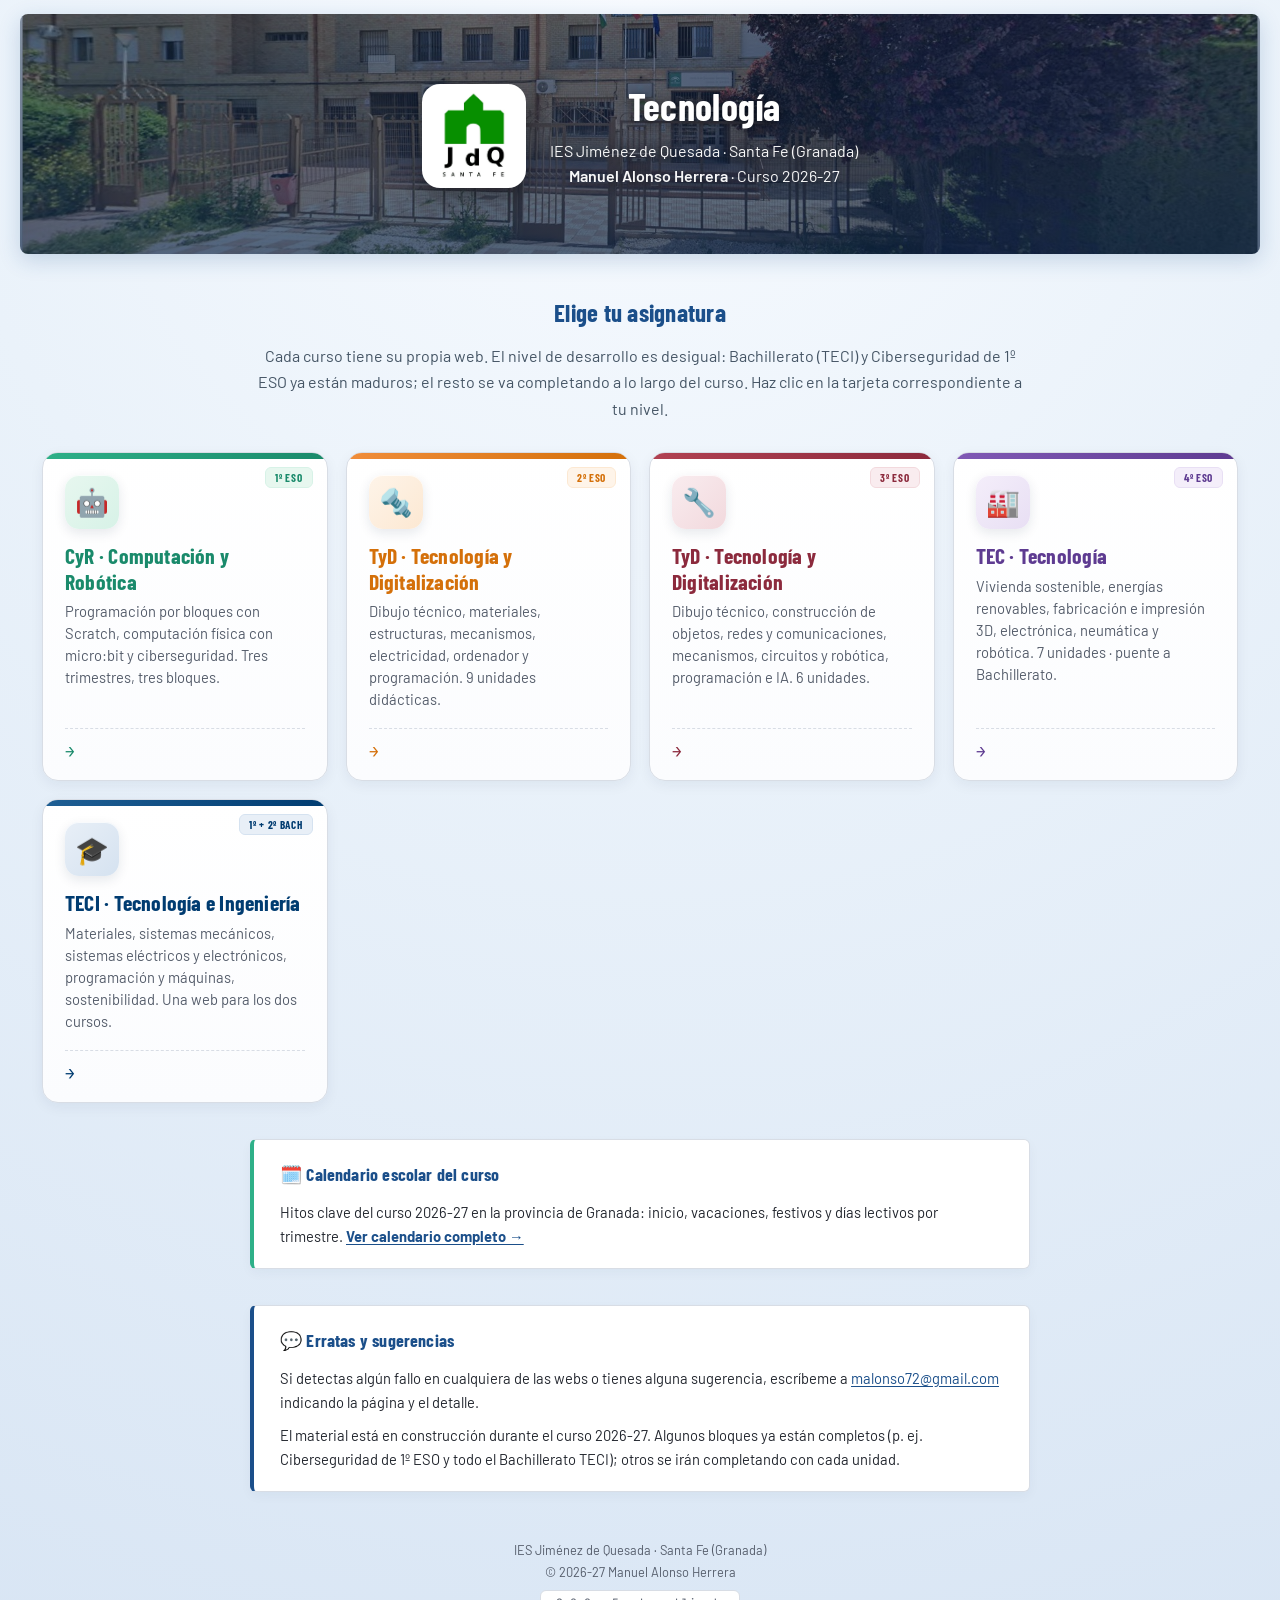
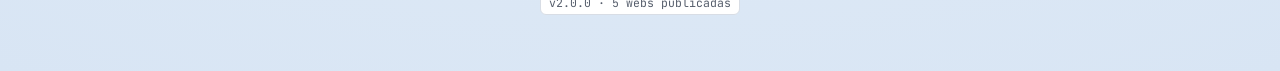
==== index.html @ 862e45f0 "fsfsdf" ====
<!DOCTYPE html>
<html lang="es">
<head>
<meta charset="UTF-8">
<meta name="viewport" content="width=device-width, initial-scale=1.0">
<meta name="theme-color" content="#1B4F8A">
<link rel="icon" type="image/svg+xml" href="favicon.svg">
<title>Tecnología · Manuel Alonso Herrera · IES Jiménez de Quesada</title>

<!-- ══ SEO ══ -->
<meta name="description" content="Materiales de Tecnología de Manuel Alonso Herrera (IES Jiménez de Quesada, Santa Fe, Granada). Acceso a las webs de Computación y Robótica 1º ESO, Tecnología y Digitalización 2º y 3º ESO, Tecnología 4º ESO y Tecnología e Ingeniería de Bachillerato. Curso 2026-27.">
<meta name="keywords" content="Tecnología, IES Jiménez de Quesada, Santa Fe, Granada, CyR, TyD, TECI, ESO, Bachillerato, Manuel Alonso Herrera, Andalucía, LOMLOE">
<meta name="author" content="Manuel Alonso Herrera">
<meta name="robots" content="index, follow">
<link rel="canonical" href="https://tecnologia-ies-jdq.malonso72.workers.dev/">

<!-- ══ Open Graph ══ -->
<meta property="og:title" content="Tecnología · Manuel Alonso Herrera · IES Jiménez de Quesada">
<meta property="og:description" content="Materiales de Tecnología para ESO y Bachillerato. Manuel Alonso Herrera · IES Jiménez de Quesada (Santa Fe, Granada).">
<meta property="og:image" content="https://tecnologia-ies-jdq.malonso72.workers.dev/img/fachadaiesjdq.jpg">
<meta property="og:url" content="https://tecnologia-ies-jdq.malonso72.workers.dev/">
<meta property="og:type" content="website">
<meta property="og:locale" content="es_ES">
<meta property="og:site_name" content="Tecnología · Manuel Alonso Herrera · IES Jiménez de Quesada">

<!-- ══ Twitter Card ══ -->
<meta name="twitter:card" content="summary_large_image">
<meta name="twitter:title" content="Tecnología · Manuel Alonso Herrera · IES Jiménez de Quesada">
<meta name="twitter:description" content="Materiales de Tecnología para ESO y Bachillerato. Manuel Alonso Herrera · IES Jiménez de Quesada.">
<meta name="twitter:image" content="https://tecnologia-ies-jdq.malonso72.workers.dev/img/fachadaiesjdq.jpg">

<link rel="preconnect" href="https://fonts.googleapis.com">
<link rel="preconnect" href="https://fonts.gstatic.com" crossorigin>
<link href="https://fonts.googleapis.com/css2?family=Barlow:wght@300;400;500;600;700&family=Barlow+Condensed:wght@600;700&family=JetBrains+Mono:wght@400;600&display=swap" rel="stylesheet">
<link rel="stylesheet" href="assets/css/common.css">
<link rel="stylesheet" href="assets/css/hub.css">
</head>
<body>
<a href="#main-content" class="skip-link">Saltar al contenido principal</a>

<div class="hd-hero">
  <div class="hd-hero-logo"><img loading="lazy" src="img/logoantiguo.jpg" alt="Logo IES Jiménez de Quesada"></div>
  <div class="hd-hero-text">
    <h1>Tecnología</h1>
    <p>IES Jiménez de Quesada · Santa Fe (Granada)<br><strong>Manuel Alonso Herrera</strong> · Curso 2026-27</p>
  </div>
</div>

<div class="hub-main" id="main-content">

<div class="hub-intro">
  <h2>Elige tu asignatura</h2>
  <p>Cada curso tiene su propia web. El nivel de desarrollo es desigual: Bachillerato (TECI) y Ciberseguridad de 1º ESO ya están maduros; el resto se va completando a lo largo del curso. Haz clic en la tarjeta correspondiente a tu nivel.</p>
</div>

<div class="bg">

  <a href="https://cyr1-ies-jdq.malonso72.workers.dev/" class="bc curso-cyr1">
    <span class="curso-num">1º ESO</span>
    <span class="bi">🤖</span>
    <span class="bk">CyR · Computación y Robótica</span>
    <span class="bn">Programación por bloques con Scratch, computación física con micro:bit y ciberseguridad. Tres trimestres, tres bloques.</span>
    <span class="bc-foot">
      <span class="arrow">→</span>
    </span>
  </a>

  <a href="https://tyd2-ies-jdq.malonso72.workers.dev/" class="bc curso-tyd2">
    <span class="curso-num">2º ESO</span>
    <span class="bi">🔩</span>
    <span class="bk">TyD · Tecnología y Digitalización</span>
    <span class="bn">Dibujo técnico, materiales, estructuras, mecanismos, electricidad, ordenador y programación. 9 unidades didácticas.</span>
    <span class="bc-foot">
      <span class="arrow">→</span>
    </span>
  </a>

  <a href="https://tyd3-ies-jdq.malonso72.workers.dev/" class="bc curso-tyd3">
    <span class="curso-num">3º ESO</span>
    <span class="bi">🔧</span>
    <span class="bk">TyD · Tecnología y Digitalización</span>
    <span class="bn">Dibujo técnico, construcción de objetos, redes y comunicaciones, mecanismos, circuitos y robótica, programación e IA. 6 unidades.</span>
    <span class="bc-foot">
      <span class="arrow">→</span>
    </span>
  </a>

  <a href="https://tec4-ies-jdq.malonso72.workers.dev/" class="bc curso-tec4">
    <span class="curso-num">4º ESO</span>
    <span class="bi">🏭</span>
    <span class="bk">TEC · Tecnología</span>
    <span class="bn">Vivienda sostenible, energías renovables, fabricación e impresión 3D, electrónica, neumática y robótica. 7 unidades · puente a Bachillerato.</span>
    <span class="bc-foot">
      <span class="arrow">→</span>
    </span>
  </a>

  <a href="https://teci2-ies-jdq.malonso72.workers.dev/" class="bc curso-teci">
    <span class="curso-num">1º + 2º Bach</span>
    <span class="bi">🎓</span>
    <span class="bk">TECI · Tecnología e Ingeniería</span>
    <span class="bn">Materiales, sistemas mecánicos, sistemas eléctricos y electrónicos, programación y máquinas, sostenibilidad. Una web para los dos cursos.</span>
    <span class="bc-foot">
      <span class="arrow">→</span>
    </span>
  </a>

</div>

<div class="aviso" style="border-left-color:#2EB088">
  <h3>🗓️ Calendario escolar del curso</h3>
  <p>Hitos clave del curso 2026-27 en la provincia de Granada: inicio, vacaciones, festivos y días lectivos por trimestre. <a href="calendario.html"><strong>Ver calendario completo →</strong></a></p>
</div>

<div class="aviso">
  <h3>💬 Erratas y sugerencias</h3>
  <p>Si detectas algún fallo en cualquiera de las webs o tienes alguna sugerencia, escríbeme a <a href="mailto:malonso72@gmail.com?subject=Web%20Departamento%20Tecnolog%C3%ADa%20%E2%80%94%20IES%20Jim%C3%A9nez%20de%20Quesada">malonso72@gmail.com</a> indicando la página y el detalle.</p>
  <p>El material está en construcción durante el curso 2026-27. Algunos bloques ya están completos (p. ej. Ciberseguridad de 1º ESO y todo el Bachillerato TECI); otros se irán completando con cada unidad.</p>
</div>

<p class="foot">
  IES Jiménez de Quesada · Santa Fe (Granada)<br>
  © 2026-27 Manuel Alonso Herrera
  <br><span class="version">v2.0.0 · 5 webs publicadas</span>
</p>

</div>

<script data-goatcounter="https://malonso72.goatcounter.com/count" async src="//gc.zgo.at/count.js"></script>
</body>
</html>
---- assets/css/common.css ----
/* ═══════════════════════════════════════════════════════════════
   Hub Tecnología · IES Jiménez de Quesada · CSS común
   Curso 2025-26 · Paleta institucional azul
   ═══════════════════════════════════════════════════════════════ */

:root{
  /* ── Paleta principal (azul institucional) ── */
  --principal:#1B4F8A;
  --principal2:#2E7BC4;
  --principal-cl:#DDE9F7;
  --principal-bg:#EEF4FB;

  /* ── Acento (cobre cálido para acentos puntuales) ── */
  --acento:#D4700A;
  --acento2:#F08D3A;
  --acento-cl:#FCE8D2;
  --acento-bg:#FEF4E9;

  /* ── Auxiliares ── */
  --bg:#F4F6F9;
  --hub-bg:#F4F6F9;
  --w:#FFF;
  --tx:#23272F;
  --texto:#1A2430;
  --t2:#555D6B;
  --texto2:#455565;
  --bd:#D8DDE5;
  --borde:#CDD7E3;

  /* ── Colores de las asignaturas (para distintivo de tarjeta) ── */
  --cyr1:#1A8A6B;        /* verde-cian (CyR 1º) */
  --tyd2:#D4700A;        /* naranja-cobre (TyD 2º) */
  --tyd3:#8C2A3D;        /* burdeos (TyD 3º) */
  --tec4:#5E3B91;        /* morado (Tec 4º) */
  --teci:#003C71;        /* azul oscuro (TECI) */

  /* ── Tipografía ── */
  --sans:'Barlow',sans-serif;
  --cond:'Barlow Condensed',sans-serif;
  --mono:'JetBrains Mono',monospace;

  /* ── Métricas ── */
  --hh:52px;
}

*{box-sizing:border-box;margin:0;padding:0}
html,body{font-family:var(--sans),system-ui,sans-serif;color:var(--tx);min-height:100vh}
a{color:var(--principal);text-decoration:none}
a:hover{color:var(--principal2)}

/* ── Accesibilidad ── */
*:focus-visible{outline:2px solid var(--principal);outline-offset:2px;border-radius:3px}
.skip-link{position:absolute;top:-100px;left:8px;z-index:9999;padding:8px 14px;background:var(--principal);color:#fff;font-weight:600;border-radius:6px;text-decoration:none;font-size:.85rem;transition:top .15s}
.skip-link:focus{top:8px;outline:2px solid #DDE9F7;outline-offset:2px}
---- assets/css/hub.css ----
/* ═══════════════════════════════════════════════════════════════
   Hub Tecnología · CSS de la página hub única
   ═══════════════════════════════════════════════════════════════ */

html,body{background:radial-gradient(circle at top,#F8FBFF 0,#EAF2FA 40%,#D8E5F4 100%);overflow-x:hidden}

/* ── Banner de cabecera con fachada ── */
.hd-hero{position:relative;max-width:1240px;margin:14px auto 0;background:linear-gradient(rgba(15,40,75,.50),rgba(15,40,75,.72)),url('../../img/fachadaiesjdq.jpg') center/cover no-repeat;color:#fff;padding:54px 24px 50px;display:flex;align-items:center;justify-content:center;gap:24px;box-shadow:0 6px 22px rgba(27,79,138,.20);min-height:240px;border-radius:8px}
.hd-hero-logo{flex-shrink:0;width:104px;height:104px;background:#fff;border-radius:18px;padding:8px;box-shadow:0 8px 22px rgba(0,0,0,.40);display:flex;align-items:center;justify-content:center}
.hd-hero-logo img{max-width:100%;max-height:100%;object-fit:contain;display:block}
.hd-hero-text{text-align:center;min-width:0;text-shadow:0 2px 12px rgba(0,0,0,.65)}
.hd-hero h1{font-family:var(--cond);font-size:2.4rem;font-weight:700;margin-bottom:10px;letter-spacing:.01em}
.hd-hero p{font-size:1rem;opacity:.96;max-width:680px;margin:0 auto;line-height:1.55}
.hd-hero p strong{font-weight:600}
@media(max-width:640px){.hd-hero{flex-direction:column;gap:14px;padding:36px 20px 32px;min-height:210px}.hd-hero-logo{width:80px;height:80px}.hd-hero h1{font-size:1.85rem}.hd-hero p{font-size:.9rem}}

/* ── Layout principal ── */
.hub-main{max-width:1240px;margin:0 auto;padding:30px 22px 50px}

/* ── Texto introductorio ── */
.hub-intro{max-width:780px;margin:8px auto 30px;text-align:center;color:var(--texto2);font-size:1rem;line-height:1.65}
.hub-intro h2{font-family:var(--cond);font-size:1.55rem;font-weight:700;color:var(--principal);margin-bottom:10px;letter-spacing:.01em}

/* ── Grid de tarjetas grandes ── */
.bg{display:grid;grid-template-columns:repeat(auto-fit,minmax(280px,1fr));gap:18px;margin-bottom:36px}

/* ── Tarjeta de curso ── */
.bc{position:relative;overflow:hidden;background:linear-gradient(180deg,#fff 0,#FBFCFE 100%);border:1px solid var(--bd);border-radius:16px;padding:22px 22px 18px;cursor:pointer;transition:transform .22s ease, box-shadow .22s ease, border-color .22s ease;text-align:left;display:flex;flex-direction:column;gap:6px;text-decoration:none;color:inherit;box-shadow:0 4px 14px rgba(20,40,70,.06);min-height:200px}
.bc::before{content:'';position:absolute;left:0;right:0;top:0;height:6px;background:linear-gradient(90deg,var(--card-2,#2E7BC4),var(--card-1,#1B4F8A))}
.bc:hover{border-color:var(--card-1,#1B4F8A);box-shadow:0 16px 32px rgba(20,40,70,.14);transform:translateY(-4px)}

/* Etiqueta del curso (1º ESO, 2º ESO, etc.) en esquina superior derecha */
.bc .curso-num{position:absolute;top:14px;right:14px;font-family:var(--cond);font-size:.7rem;font-weight:700;letter-spacing:.06em;color:var(--card-1,#1B4F8A);background:var(--card-bg,#EEF4FB);padding:3px 9px;border-radius:6px;border:1px solid var(--card-cl,#DDE9F7);text-transform:uppercase}

/* Icono grande con fondo coloreado */
.bi{width:54px;height:54px;display:flex;align-items:center;justify-content:center;border-radius:14px;font-size:1.7rem;line-height:1;margin-bottom:8px;background:linear-gradient(135deg,var(--card-bg,#EEF4FB),var(--card-cl,#DDE9F7));box-shadow:inset 0 1px 0 rgba(255,255,255,.75),0 4px 12px rgba(20,40,70,.10)}

/* Nombre del curso (CyR / TyD / Tec / TECI) */
.bk{font-family:var(--cond);font-weight:700;font-size:1.35rem;color:var(--card-1,#1B4F8A);line-height:1.18;letter-spacing:.01em}

/* Sub-nombre completo */
.bn{font-size:.92rem;color:var(--t2);line-height:1.5;font-family:var(--sans);margin-bottom:auto}

/* Línea inferior con la URL y la flecha */
.bc .bc-foot{display:flex;align-items:center;justify-content:space-between;margin-top:12px;padding-top:12px;border-top:1px dashed var(--bd);font-size:.78rem;color:var(--t2);font-family:var(--mono)}
.bc .bc-foot .arrow{font-size:1rem;color:var(--card-1,#1B4F8A);transition:transform .2s}
.bc:hover .bc-foot .arrow{transform:translateX(3px)}

/* ── Colores por curso (variables locales) ── */
.bc.curso-cyr1{--card-1:var(--cyr1);--card-2:#2EB088;--card-cl:#D7F2E7;--card-bg:#E7F7EF}
.bc.curso-tyd2{--card-1:var(--tyd2);--card-2:#F08D3A;--card-cl:#FCE8D2;--card-bg:#FEF4E9}
.bc.curso-tyd3{--card-1:var(--tyd3);--card-2:#B14152;--card-cl:#F2D9DD;--card-bg:#F9ECEF}
.bc.curso-tec4{--card-1:var(--tec4);--card-2:#8059B5;--card-cl:#E8DFF4;--card-bg:#F4EEFA}
.bc.curso-teci{--card-1:var(--teci);--card-2:#1F5F94;--card-cl:#D5E2F0;--card-bg:#E8EFF7}

/* ── Aviso ── */
.aviso{max-width:780px;margin:36px auto 18px;padding:20px 26px;background:#fff;border:1px solid var(--bd);border-left:4px solid var(--principal);border-radius:6px;font-size:.92rem;line-height:1.65;color:var(--tx);box-shadow:0 4px 12px rgba(20,40,70,.04)}
.aviso h3{font-family:var(--cond);font-size:1.12rem;font-weight:700;color:var(--principal);margin-bottom:10px;letter-spacing:.01em}
.aviso p{margin:0 0 8px}
.aviso p:last-child{margin-bottom:0}
.aviso a{color:var(--principal);text-decoration:underline;text-underline-offset:2px}

/* ── Pie ── */
.foot{text-align:center;margin-top:48px;font-size:.8rem;color:var(--t2);line-height:1.7}
.foot .version{font-family:var(--mono);font-size:.72rem;background:#fff;border:1px solid var(--bd);padding:2px 8px;border-radius:6px;display:inline-block;margin:6px 0}

/* ── Print ── */
@media print{
  html,body{background:#fff!important}
  .hd-hero,.aviso{box-shadow:none!important}
  .bc{break-inside:avoid;border:1px solid #999!important}
}
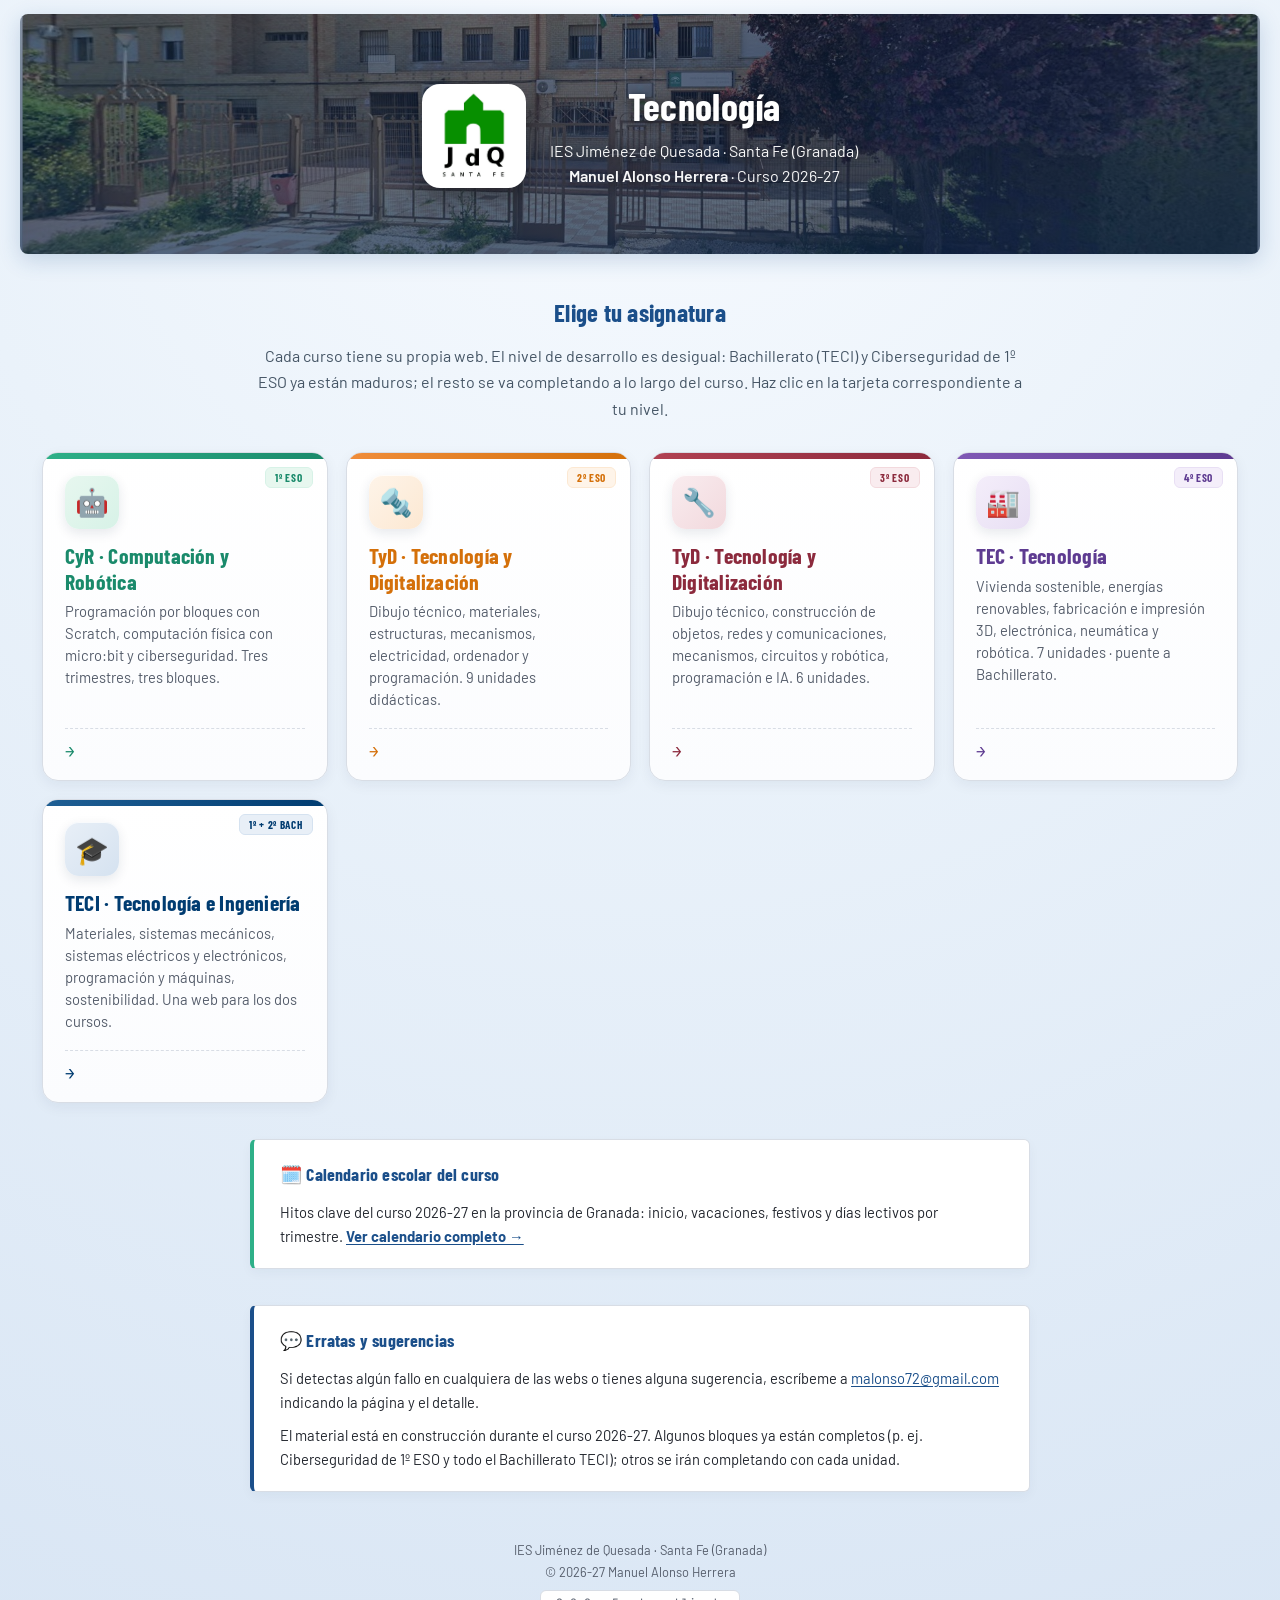
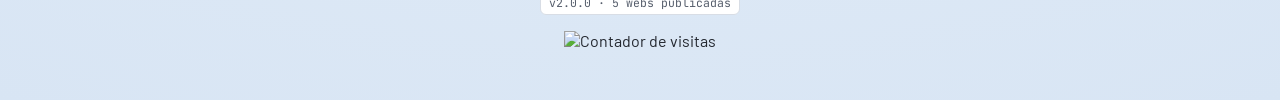
==== commit e66dc445: "feat: contador hits.sh en portadas + goatcounter universal" ====
--- a/index.html
+++ b/index.html
@@ -123,6 +123,7 @@
   © 2026-27 Manuel Alonso Herrera
   <br><span class="version">v2.0.0 · 5 webs publicadas</span>
 </p>
+<p style="text-align:center;margin-top:10px;"><img loading="lazy" src="https://hits.sh/tecnologia-ies-jdq.malonso72.workers.dev.svg?label=Visitas&color=1B4F8A&style=flat" alt="Contador de visitas"></p>
 
 </div>
 
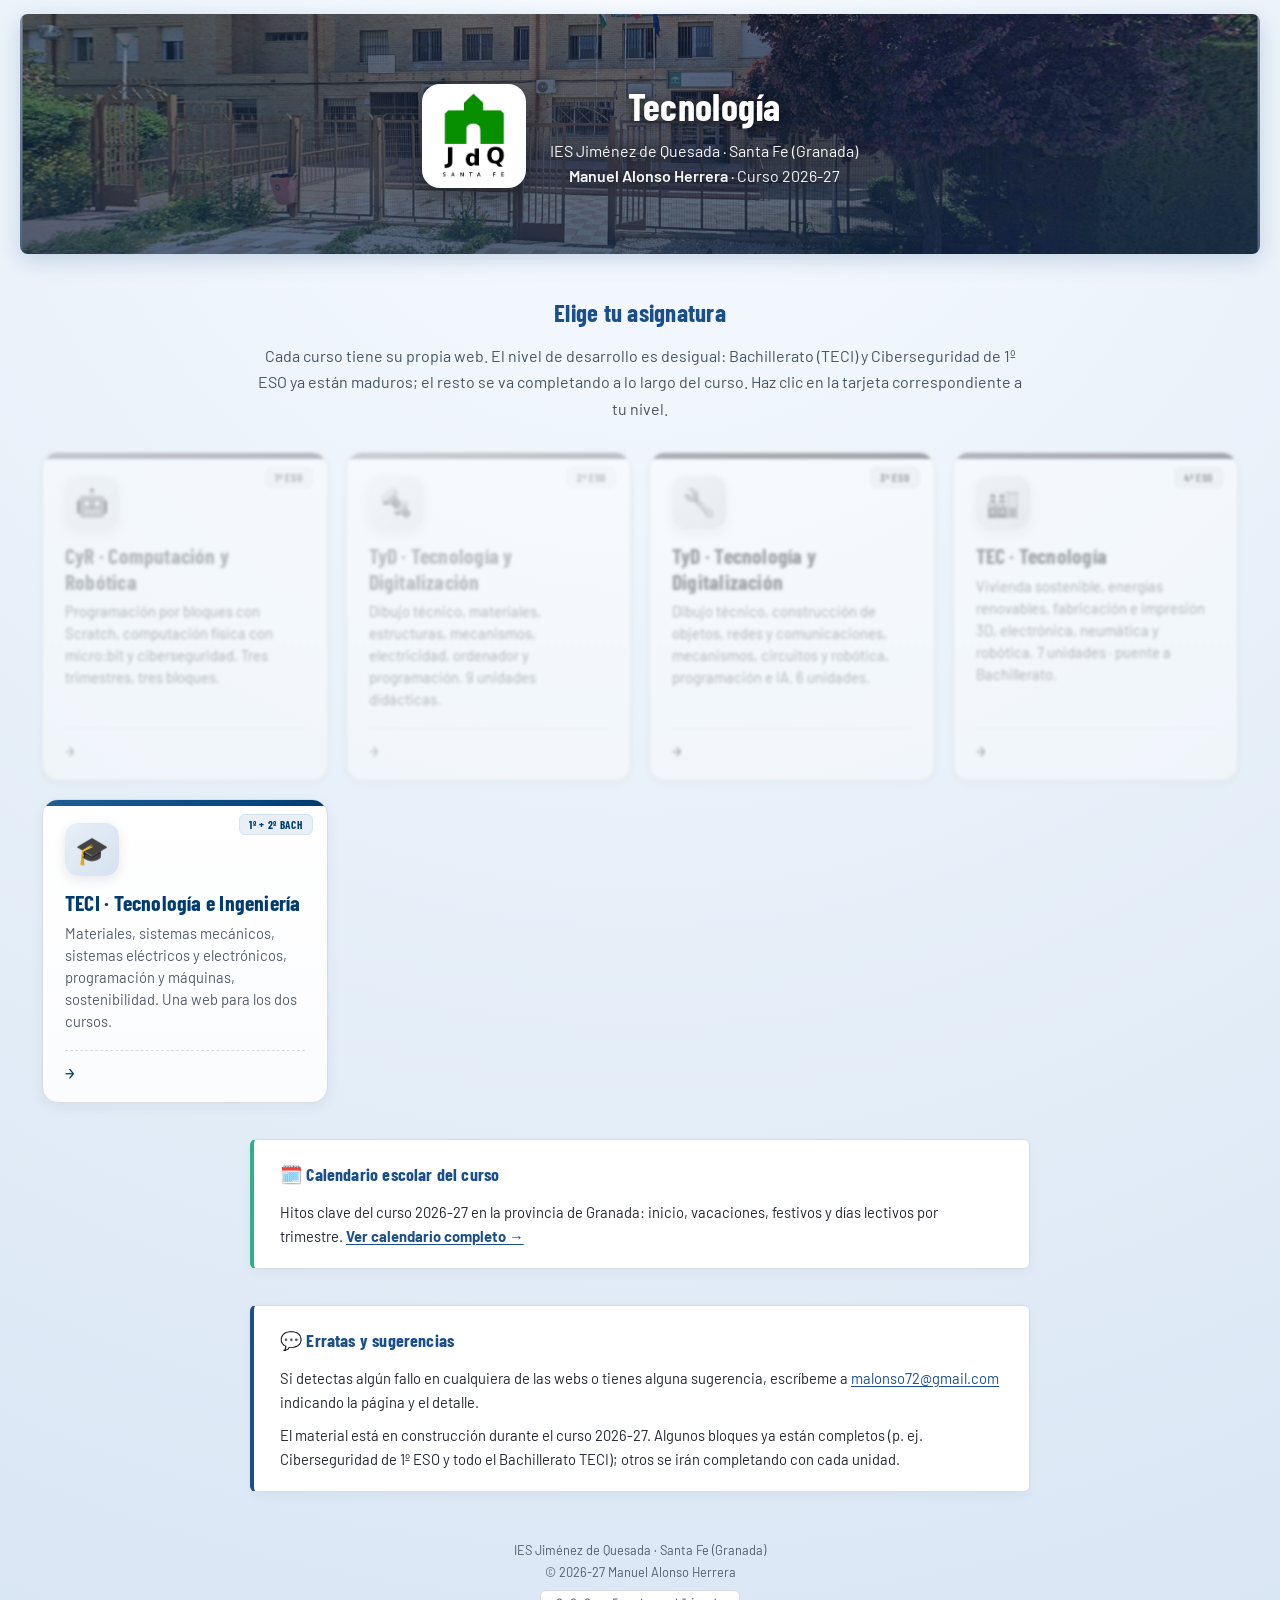
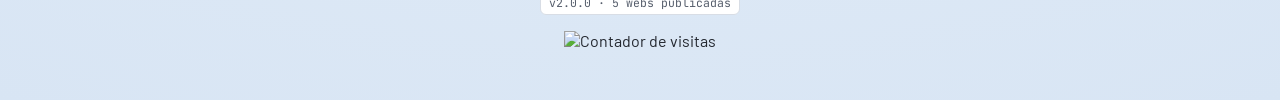
==== commit 206012f1: "ocultar" ====
--- a/index.html
+++ b/index.html
@@ -55,7 +55,7 @@
 
 <div class="bg">
 
-  <a href="https://cyr1-ies-jdq.malonso72.workers.dev/" class="bc curso-cyr1">
+  <a href="https://cyr1-ies-jdq.malonso72.workers.dev/" class="bc curso-cyr1" style="filter:grayscale(100%) blur(1.5px);opacity:.45;pointer-events:none;" tabindex="-1" aria-disabled="true"><!-- inactiva y difuminada temporalmente a petición de Manuel, 2026-08 -->
     <span class="curso-num">1º ESO</span>
     <span class="bi">🤖</span>
     <span class="bk">CyR · Computación y Robótica</span>
@@ -65,7 +65,7 @@
     </span>
   </a>
 
-  <a href="https://tyd2-ies-jdq.malonso72.workers.dev/" class="bc curso-tyd2">
+  <a href="https://tyd2-ies-jdq.malonso72.workers.dev/" class="bc curso-tyd2" style="filter:grayscale(100%) blur(1.5px);opacity:.45;pointer-events:none;" tabindex="-1" aria-disabled="true"><!-- inactiva y difuminada temporalmente a petición de Manuel, 2026-08 -->
     <span class="curso-num">2º ESO</span>
     <span class="bi">🔩</span>
     <span class="bk">TyD · Tecnología y Digitalización</span>
@@ -75,7 +75,7 @@
     </span>
   </a>
 
-  <a href="https://tyd3-ies-jdq.malonso72.workers.dev/" class="bc curso-tyd3">
+  <a href="https://tyd3-ies-jdq.malonso72.workers.dev/" class="bc curso-tyd3" style="filter:grayscale(100%) blur(1.5px);opacity:.45;pointer-events:none;" tabindex="-1" aria-disabled="true"><!-- inactiva y difuminada temporalmente a petición de Manuel, 2026-08 -->
     <span class="curso-num">3º ESO</span>
     <span class="bi">🔧</span>
     <span class="bk">TyD · Tecnología y Digitalización</span>
@@ -85,7 +85,7 @@
     </span>
   </a>
 
-  <a href="https://tec4-ies-jdq.malonso72.workers.dev/" class="bc curso-tec4">
+  <a href="https://tec4-ies-jdq.malonso72.workers.dev/" class="bc curso-tec4" style="filter:grayscale(100%) blur(1.5px);opacity:.45;pointer-events:none;" tabindex="-1" aria-disabled="true"><!-- inactiva y difuminada temporalmente a petición de Manuel, 2026-08 -->
     <span class="curso-num">4º ESO</span>
     <span class="bi">🏭</span>
     <span class="bk">TEC · Tecnología</span>
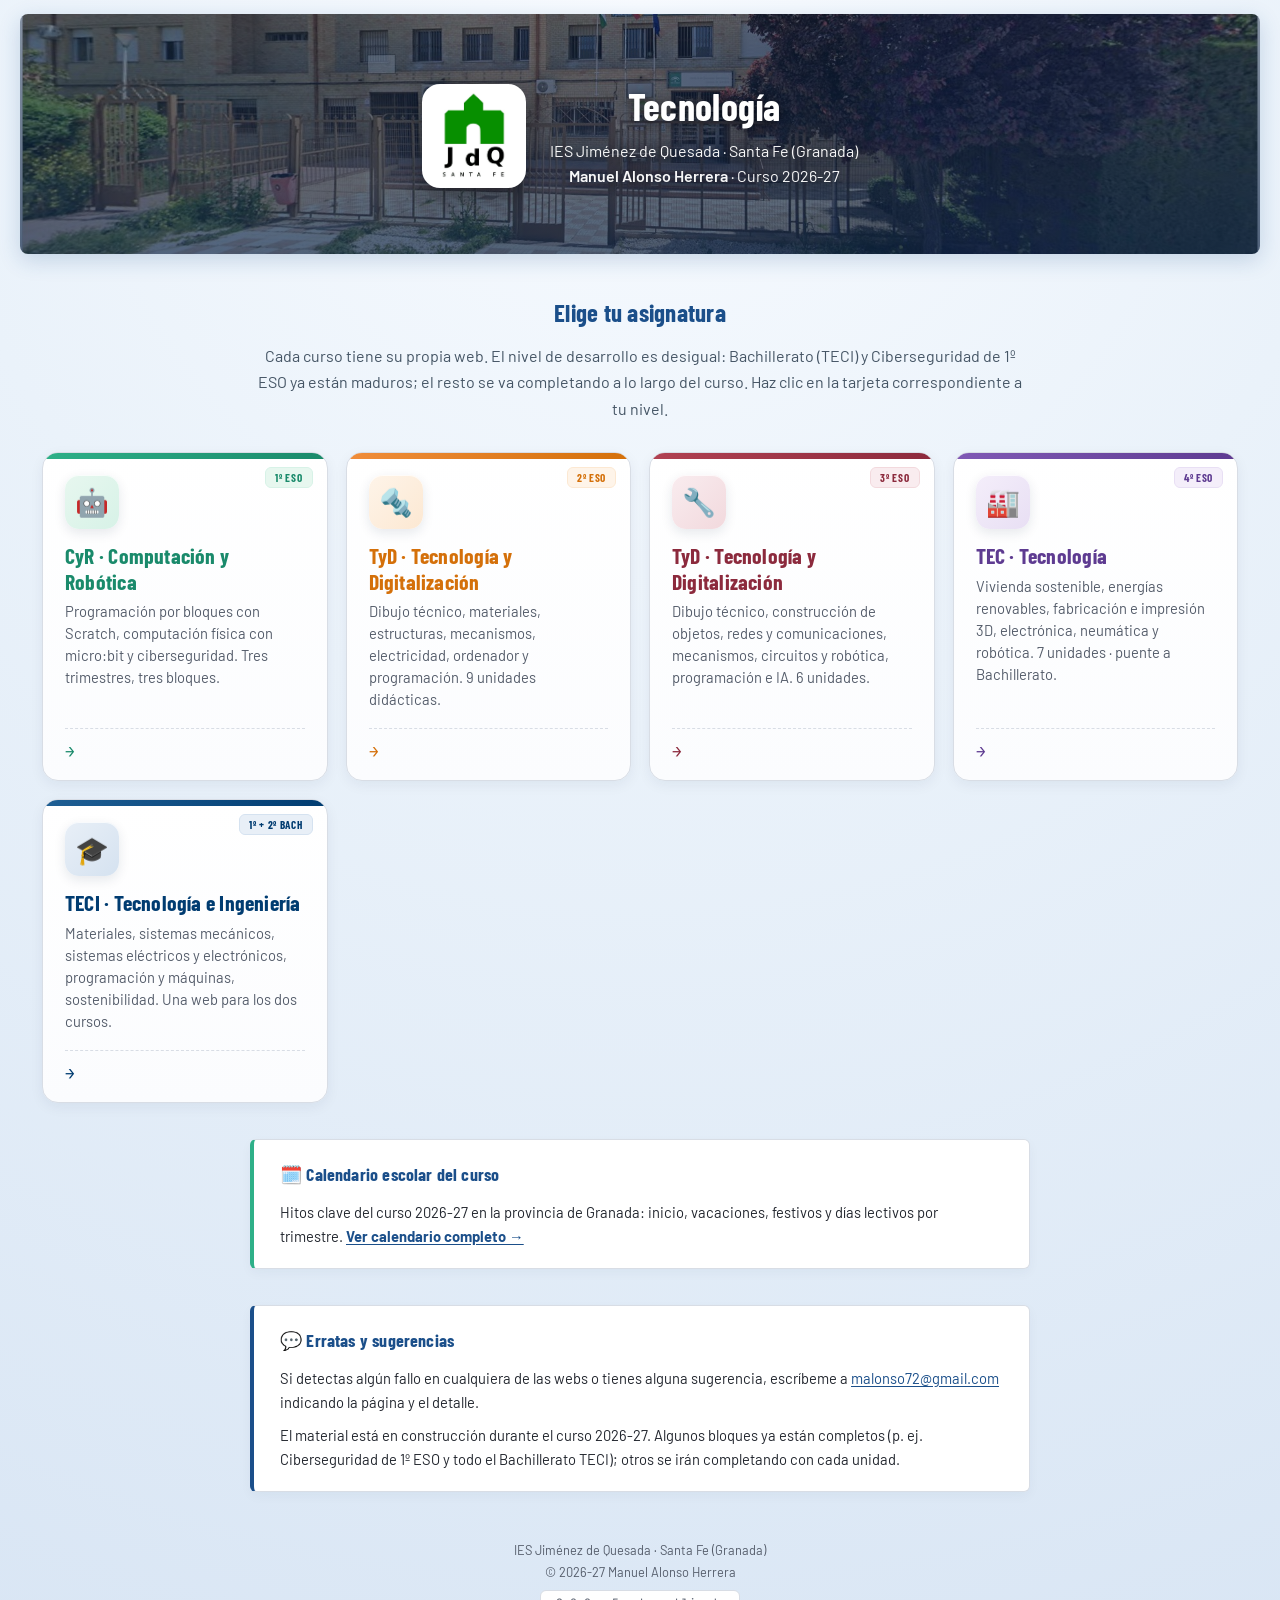
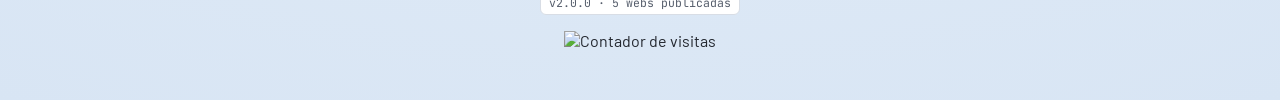
==== commit 89242b3f: "Reactivar las 5 tarjetas del hub (CyR, TyD2, TyD3, Tec4, TECI) Las 4 tarjetas de ESO estaban desacti" ====
--- a/index.html
+++ b/index.html
@@ -55,7 +55,7 @@
 
 <div class="bg">
 
-  <a href="https://cyr1-ies-jdq.malonso72.workers.dev/" class="bc curso-cyr1" style="filter:grayscale(100%) blur(1.5px);opacity:.45;pointer-events:none;" tabindex="-1" aria-disabled="true"><!-- inactiva y difuminada temporalmente a petición de Manuel, 2026-08 -->
+  <a href="https://cyr1-ies-jdq.malonso72.workers.dev/" class="bc curso-cyr1">
     <span class="curso-num">1º ESO</span>
     <span class="bi">🤖</span>
     <span class="bk">CyR · Computación y Robótica</span>
@@ -65,7 +65,7 @@
     </span>
   </a>
 
-  <a href="https://tyd2-ies-jdq.malonso72.workers.dev/" class="bc curso-tyd2" style="filter:grayscale(100%) blur(1.5px);opacity:.45;pointer-events:none;" tabindex="-1" aria-disabled="true"><!-- inactiva y difuminada temporalmente a petición de Manuel, 2026-08 -->
+  <a href="https://tyd2-ies-jdq.malonso72.workers.dev/" class="bc curso-tyd2">
     <span class="curso-num">2º ESO</span>
     <span class="bi">🔩</span>
     <span class="bk">TyD · Tecnología y Digitalización</span>
@@ -75,7 +75,7 @@
     </span>
   </a>
 
-  <a href="https://tyd3-ies-jdq.malonso72.workers.dev/" class="bc curso-tyd3" style="filter:grayscale(100%) blur(1.5px);opacity:.45;pointer-events:none;" tabindex="-1" aria-disabled="true"><!-- inactiva y difuminada temporalmente a petición de Manuel, 2026-08 -->
+  <a href="https://tyd3-ies-jdq.malonso72.workers.dev/" class="bc curso-tyd3">
     <span class="curso-num">3º ESO</span>
     <span class="bi">🔧</span>
     <span class="bk">TyD · Tecnología y Digitalización</span>
@@ -85,7 +85,7 @@
     </span>
   </a>
 
-  <a href="https://tec4-ies-jdq.malonso72.workers.dev/" class="bc curso-tec4" style="filter:grayscale(100%) blur(1.5px);opacity:.45;pointer-events:none;" tabindex="-1" aria-disabled="true"><!-- inactiva y difuminada temporalmente a petición de Manuel, 2026-08 -->
+  <a href="https://tec4-ies-jdq.malonso72.workers.dev/" class="bc curso-tec4">
     <span class="curso-num">4º ESO</span>
     <span class="bi">🏭</span>
     <span class="bk">TEC · Tecnología</span>
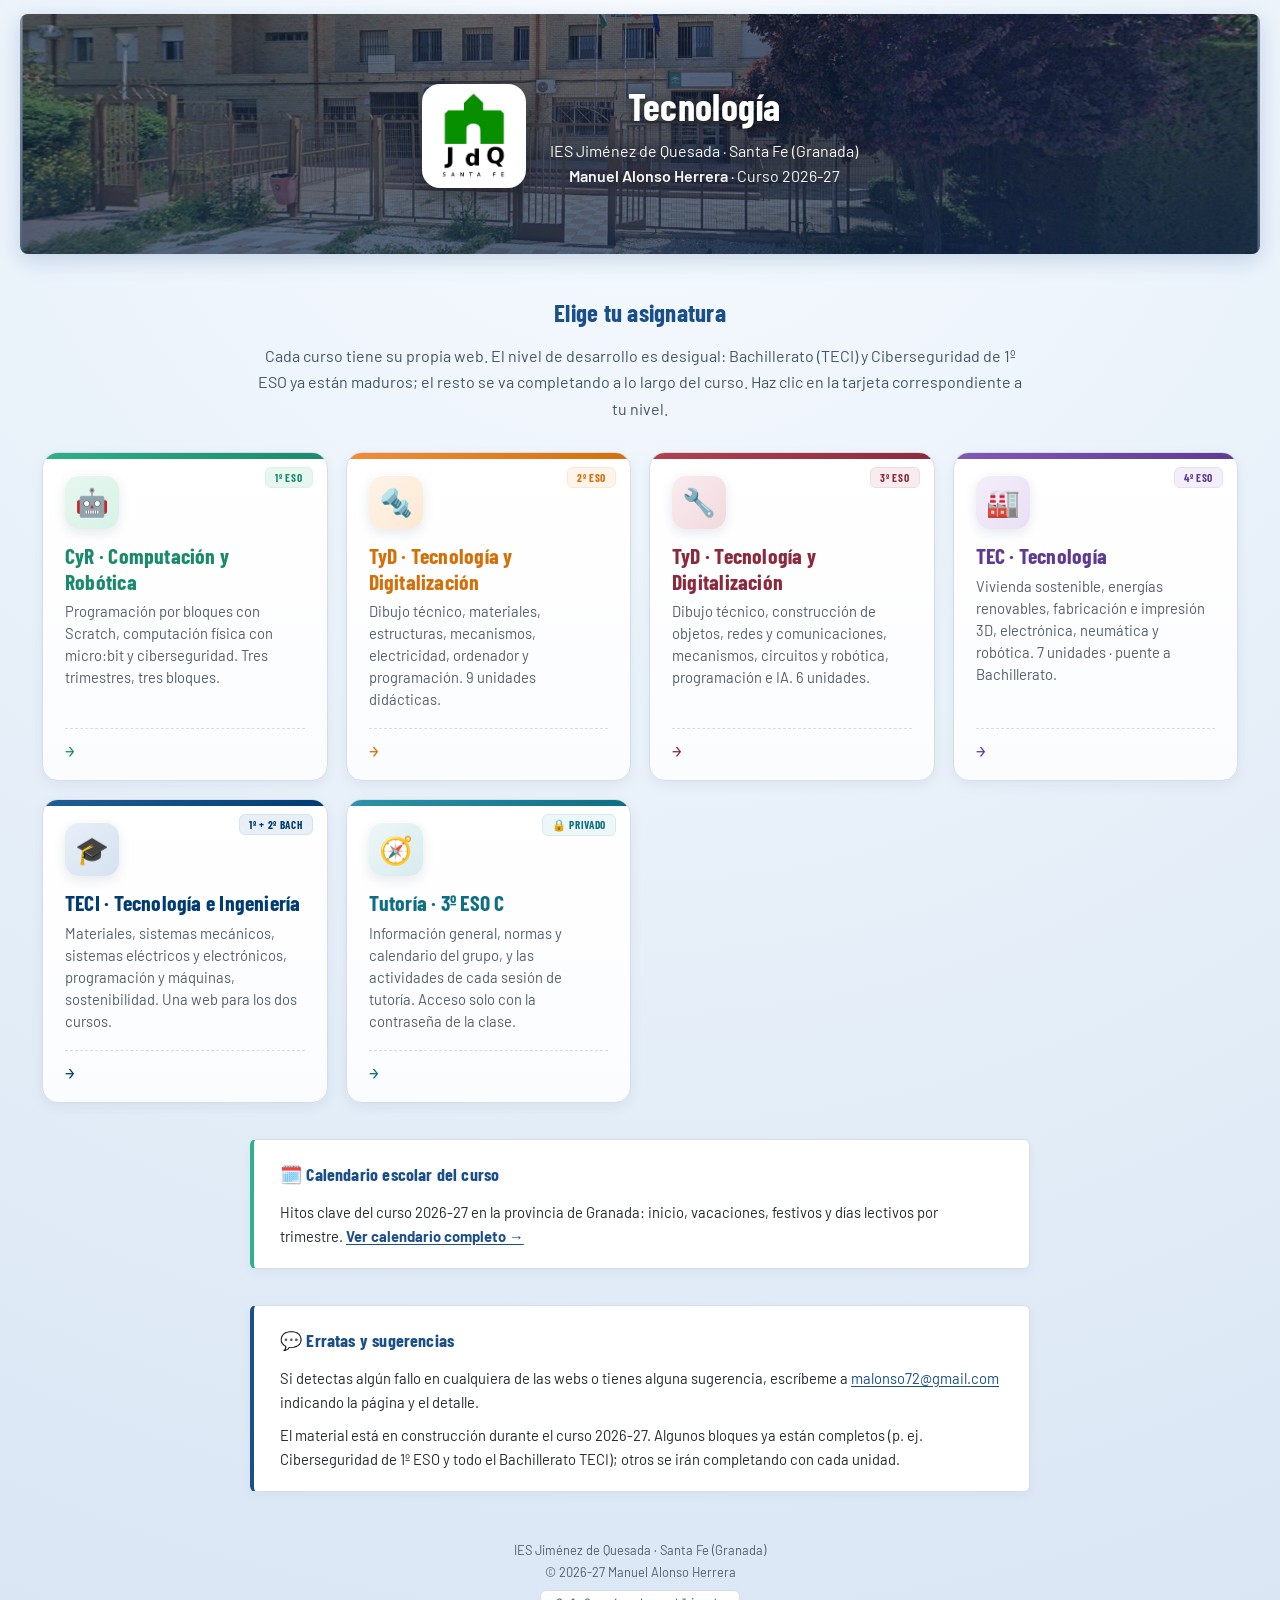
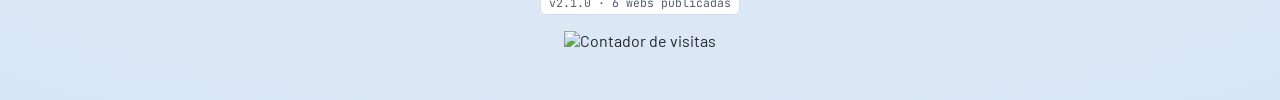
==== commit 6351cd50: "Hub: añadir tarjeta de la web de tutoría de 3º ESO C Nuevo acento azul petróleo (--tutoria) coherent" ====
--- a/index.html
+++ b/index.html
@@ -105,6 +105,16 @@
     </span>
   </a>
 
+  <a href="https://tutoria3esoc-ies-jdq.malonso72.workers.dev/" class="bc curso-tutoria">
+    <span class="curso-num">🔒 Privado</span>
+    <span class="bi">🧭</span>
+    <span class="bk">Tutoría · 3º ESO C</span>
+    <span class="bn">Información general, normas y calendario del grupo, y las actividades de cada sesión de tutoría. Acceso solo con la contraseña de la clase.</span>
+    <span class="bc-foot">
+      <span class="arrow">→</span>
+    </span>
+  </a>
+
 </div>
 
 <div class="aviso" style="border-left-color:#2EB088">
@@ -121,7 +131,7 @@
 <p class="foot">
   IES Jiménez de Quesada · Santa Fe (Granada)<br>
   © 2026-27 Manuel Alonso Herrera
-  <br><span class="version">v2.0.0 · 5 webs publicadas</span>
+  <br><span class="version">v2.1.0 · 6 webs publicadas</span>
 </p>
 <p style="text-align:center;margin-top:10px;"><img loading="lazy" src="https://hits.sh/tecnologia-ies-jdq.malonso72.workers.dev.svg?label=Visitas&color=1B4F8A&style=flat" alt="Contador de visitas"></p>
 
--- a/assets/css/common.css
+++ b/assets/css/common.css
@@ -33,6 +33,7 @@
   --tyd3:#8C2A3D;        /* burdeos (TyD 3º) */
   --tec4:#5E3B91;        /* morado (Tec 4º) */
   --teci:#003C71;        /* azul oscuro (TECI) */
+  --tutoria:#0E6E82;     /* azul petróleo (Tutoría 3º ESO C) */
 
   /* ── Tipografía ── */
   --sans:'Barlow',sans-serif;
--- a/assets/css/hub.css
+++ b/assets/css/hub.css
@@ -52,6 +52,7 @@
 .bc.curso-tyd3{--card-1:var(--tyd3);--card-2:#B14152;--card-cl:#F2D9DD;--card-bg:#F9ECEF}
 .bc.curso-tec4{--card-1:var(--tec4);--card-2:#8059B5;--card-cl:#E8DFF4;--card-bg:#F4EEFA}
 .bc.curso-teci{--card-1:var(--teci);--card-2:#1F5F94;--card-cl:#D5E2F0;--card-bg:#E8EFF7}
+.bc.curso-tutoria{--card-1:var(--tutoria);--card-2:#2E93A8;--card-cl:#D7EAEE;--card-bg:#EEF7F8}
 
 /* ── Aviso ── */
 .aviso{max-width:780px;margin:36px auto 18px;padding:20px 26px;background:#fff;border:1px solid var(--bd);border-left:4px solid var(--principal);border-radius:6px;font-size:.92rem;line-height:1.65;color:var(--tx);box-shadow:0 4px 12px rgba(20,40,70,.04)}
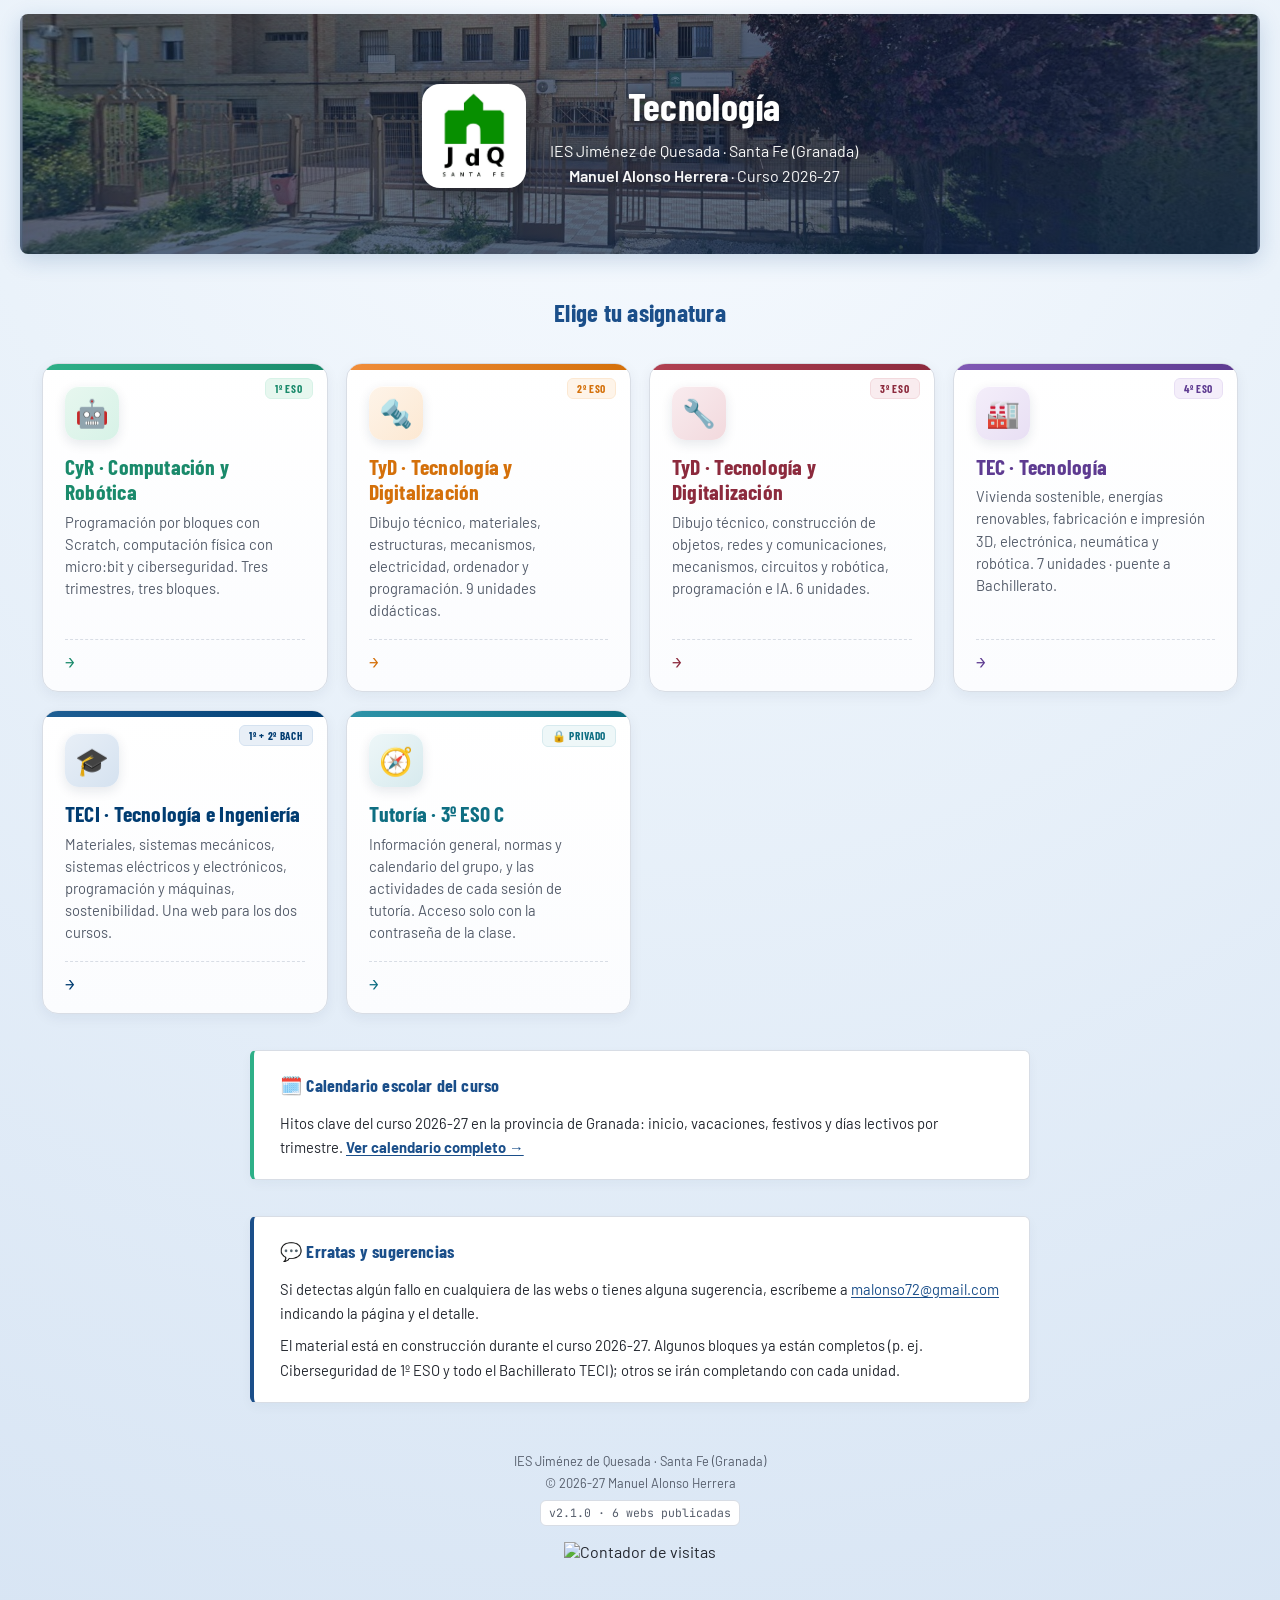
==== commit 9b1ae6ba: "Hub: quitar el párrafo introductorio de 'Elige tu asignatura'" ====
--- a/index.html
+++ b/index.html
@@ -50,7 +50,6 @@
 
 <div class="hub-intro">
   <h2>Elige tu asignatura</h2>
-  <p>Cada curso tiene su propia web. El nivel de desarrollo es desigual: Bachillerato (TECI) y Ciberseguridad de 1º ESO ya están maduros; el resto se va completando a lo largo del curso. Haz clic en la tarjeta correspondiente a tu nivel.</p>
 </div>
 
 <div class="bg">
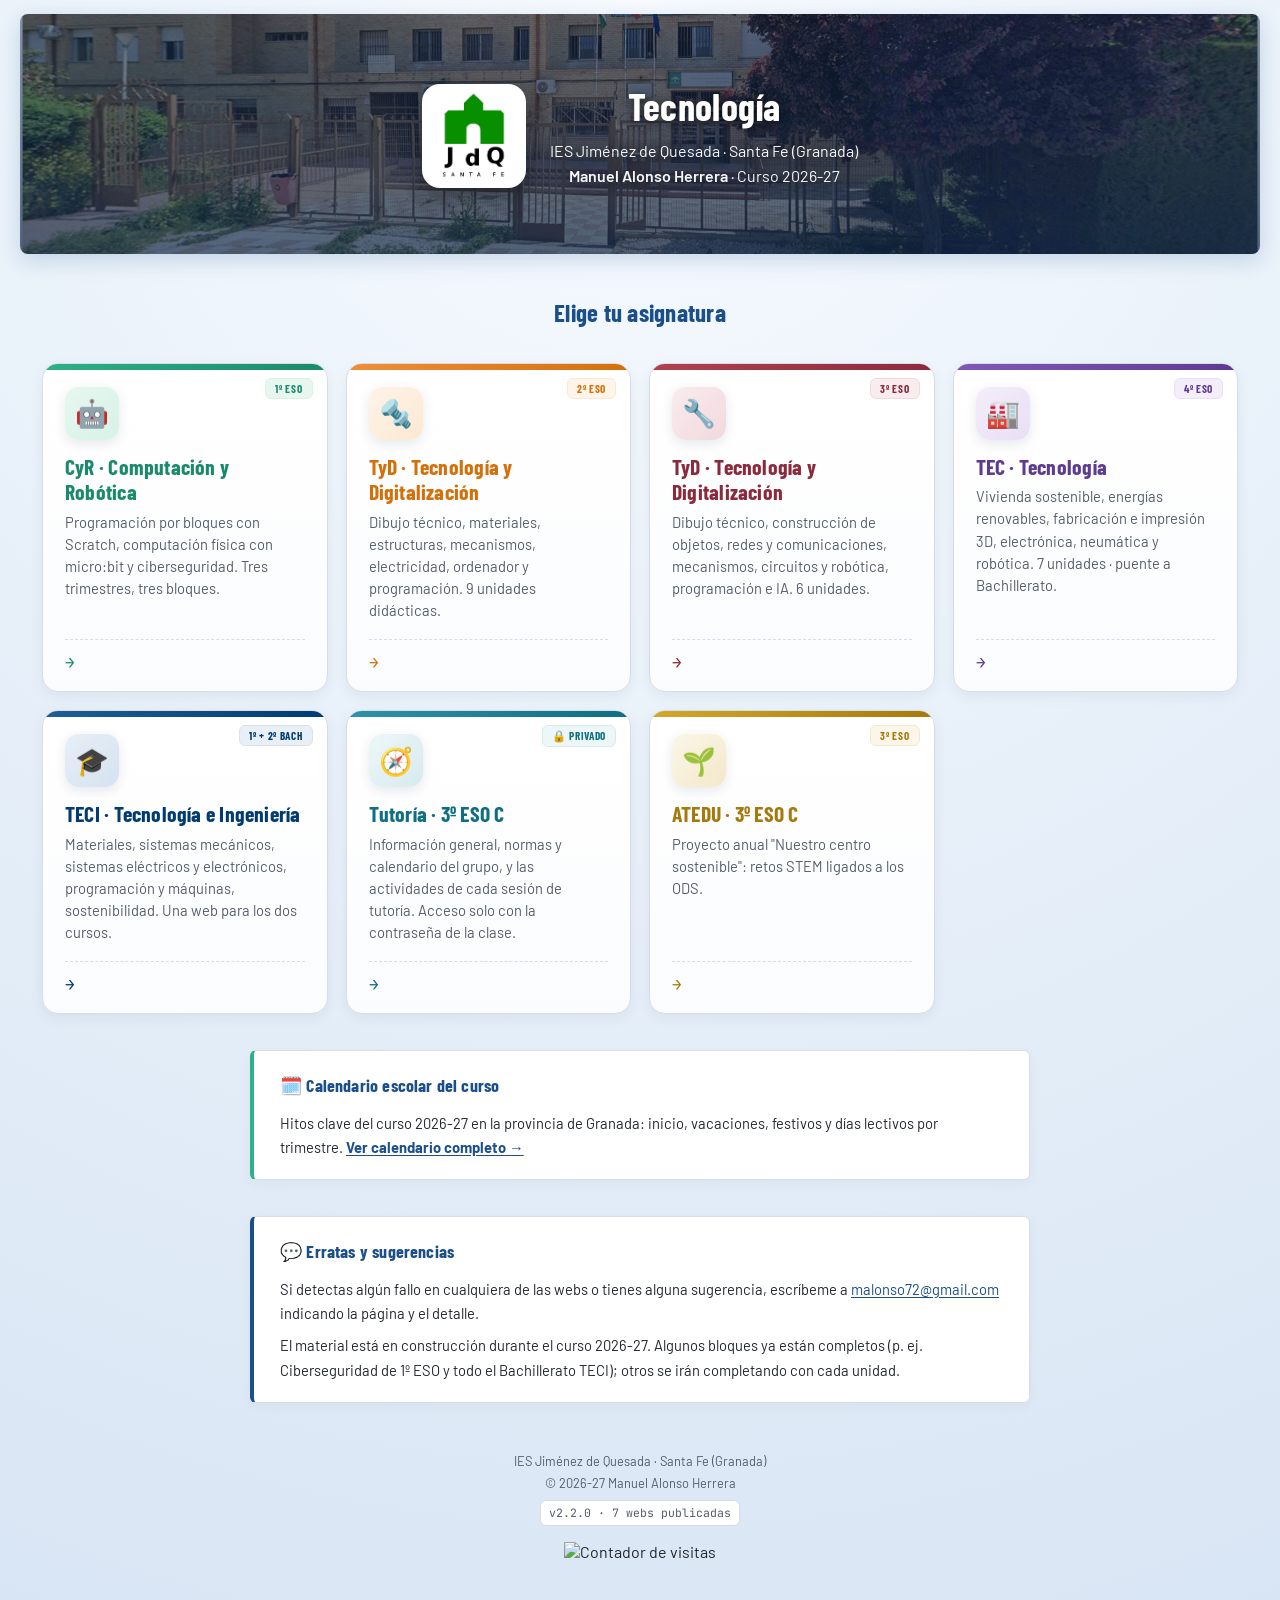
==== commit 77681249: "Hub: añadir ficha de ATEDU 3º ESO (ocre), enlazando al nuevo sitio público atedu3eso-ies-jdq" ====
--- a/index.html
+++ b/index.html
@@ -114,6 +114,16 @@
     </span>
   </a>
 
+  <a href="https://atedu3eso-ies-jdq.malonso72.workers.dev/" class="bc curso-atedu">
+    <span class="curso-num">3º ESO</span>
+    <span class="bi">🌱</span>
+    <span class="bk">ATEDU · 3º ESO C</span>
+    <span class="bn">Proyecto anual "Nuestro centro sostenible": retos STEM ligados a los ODS.</span>
+    <span class="bc-foot">
+      <span class="arrow">→</span>
+    </span>
+  </a>
+
 </div>
 
 <div class="aviso" style="border-left-color:#2EB088">
@@ -130,7 +140,7 @@
 <p class="foot">
   IES Jiménez de Quesada · Santa Fe (Granada)<br>
   © 2026-27 Manuel Alonso Herrera
-  <br><span class="version">v2.1.0 · 6 webs publicadas</span>
+  <br><span class="version">v2.2.0 · 7 webs publicadas</span>
 </p>
 <p style="text-align:center;margin-top:10px;"><img loading="lazy" src="https://hits.sh/tecnologia-ies-jdq.malonso72.workers.dev.svg?label=Visitas&color=1B4F8A&style=flat" alt="Contador de visitas"></p>
 
--- a/assets/css/common.css
+++ b/assets/css/common.css
@@ -34,6 +34,7 @@
   --tec4:#5E3B91;        /* morado (Tec 4º) */
   --teci:#003C71;        /* azul oscuro (TECI) */
   --tutoria:#0E6E82;     /* azul petróleo (Tutoría 3º ESO C) */
+  --atedu:#A6790C;        /* ocre dorado (ATEDU 3º ESO) */
 
   /* ── Tipografía ── */
   --sans:'Barlow',sans-serif;
--- a/assets/css/hub.css
+++ b/assets/css/hub.css
@@ -53,6 +53,7 @@
 .bc.curso-tec4{--card-1:var(--tec4);--card-2:#8059B5;--card-cl:#E8DFF4;--card-bg:#F4EEFA}
 .bc.curso-teci{--card-1:var(--teci);--card-2:#1F5F94;--card-cl:#D5E2F0;--card-bg:#E8EFF7}
 .bc.curso-tutoria{--card-1:var(--tutoria);--card-2:#2E93A8;--card-cl:#D7EAEE;--card-bg:#EEF7F8}
+.bc.curso-atedu{--card-1:var(--atedu);--card-2:#D4A72C;--card-cl:#F3E8C9;--card-bg:#FBF6E9}
 
 /* ── Aviso ── */
 .aviso{max-width:780px;margin:36px auto 18px;padding:20px 26px;background:#fff;border:1px solid var(--bd);border-left:4px solid var(--principal);border-radius:6px;font-size:.92rem;line-height:1.65;color:var(--tx);box-shadow:0 4px 12px rgba(20,40,70,.04)}
